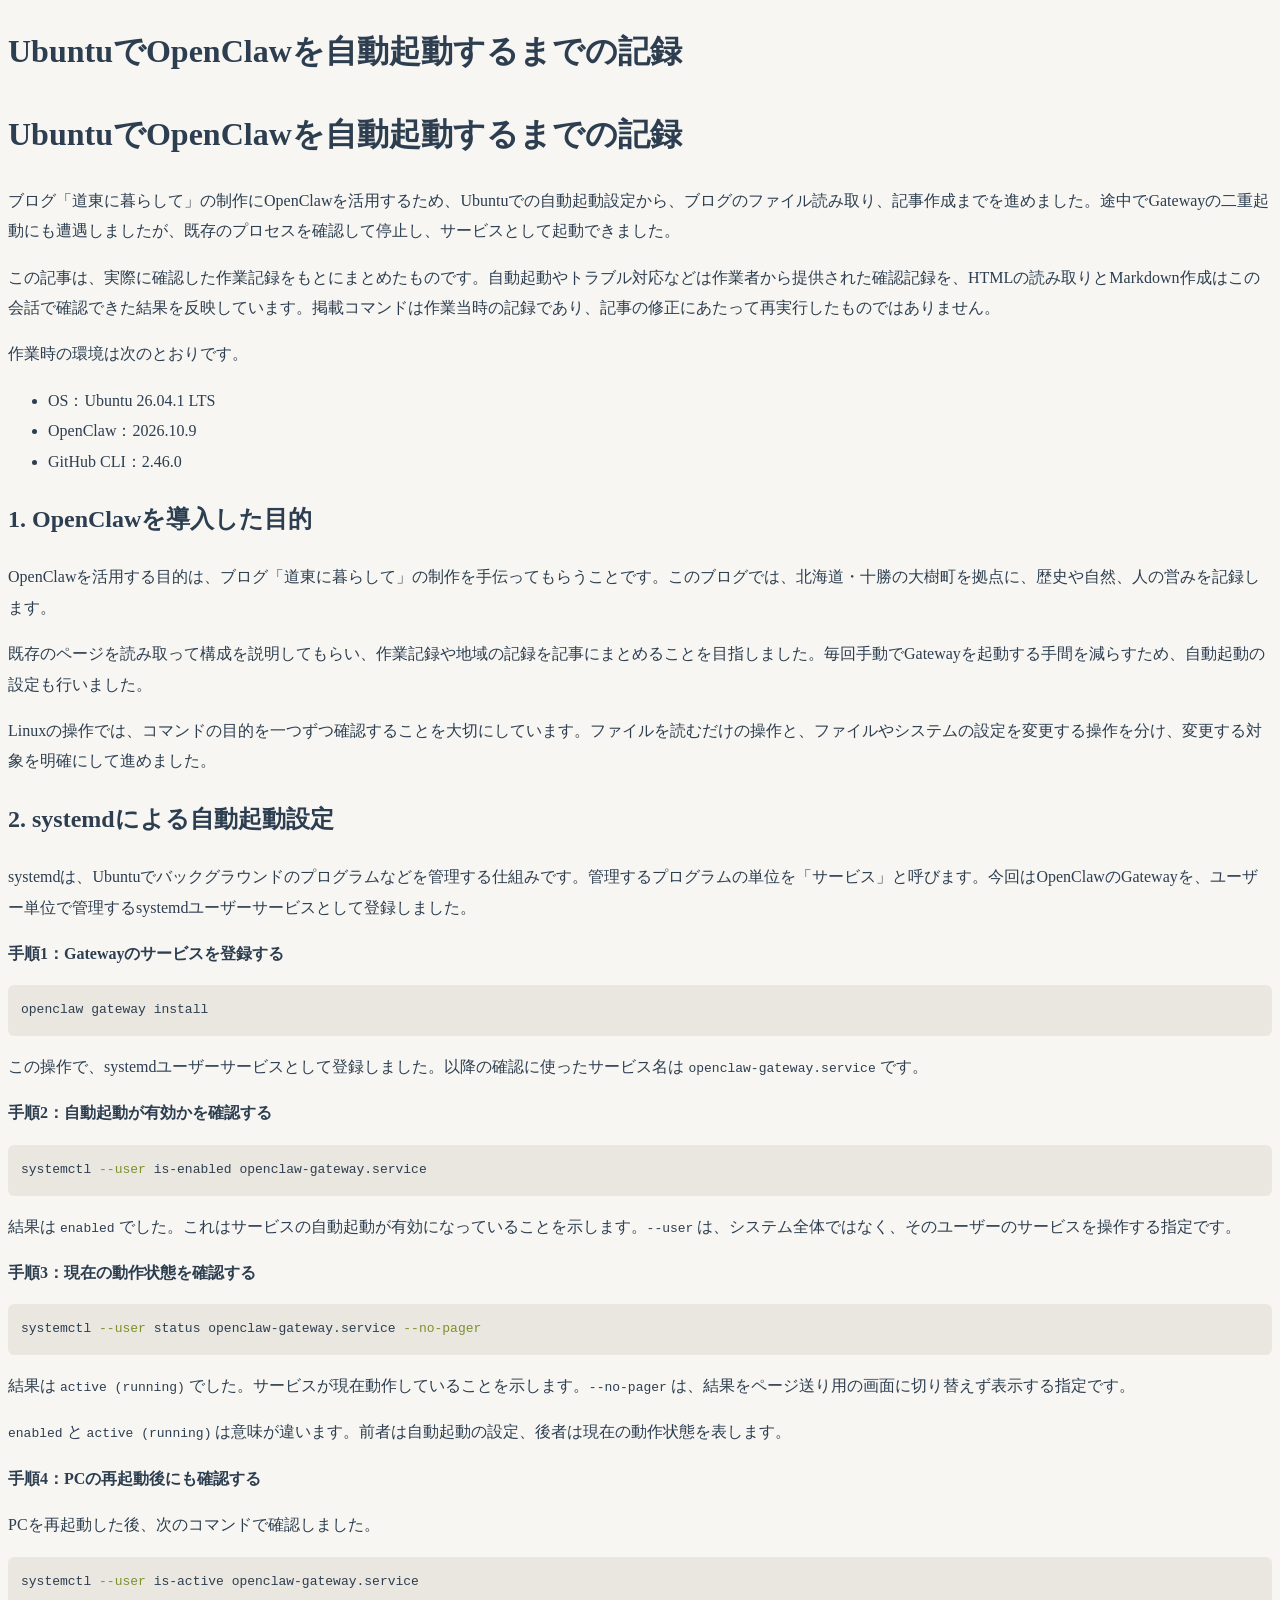
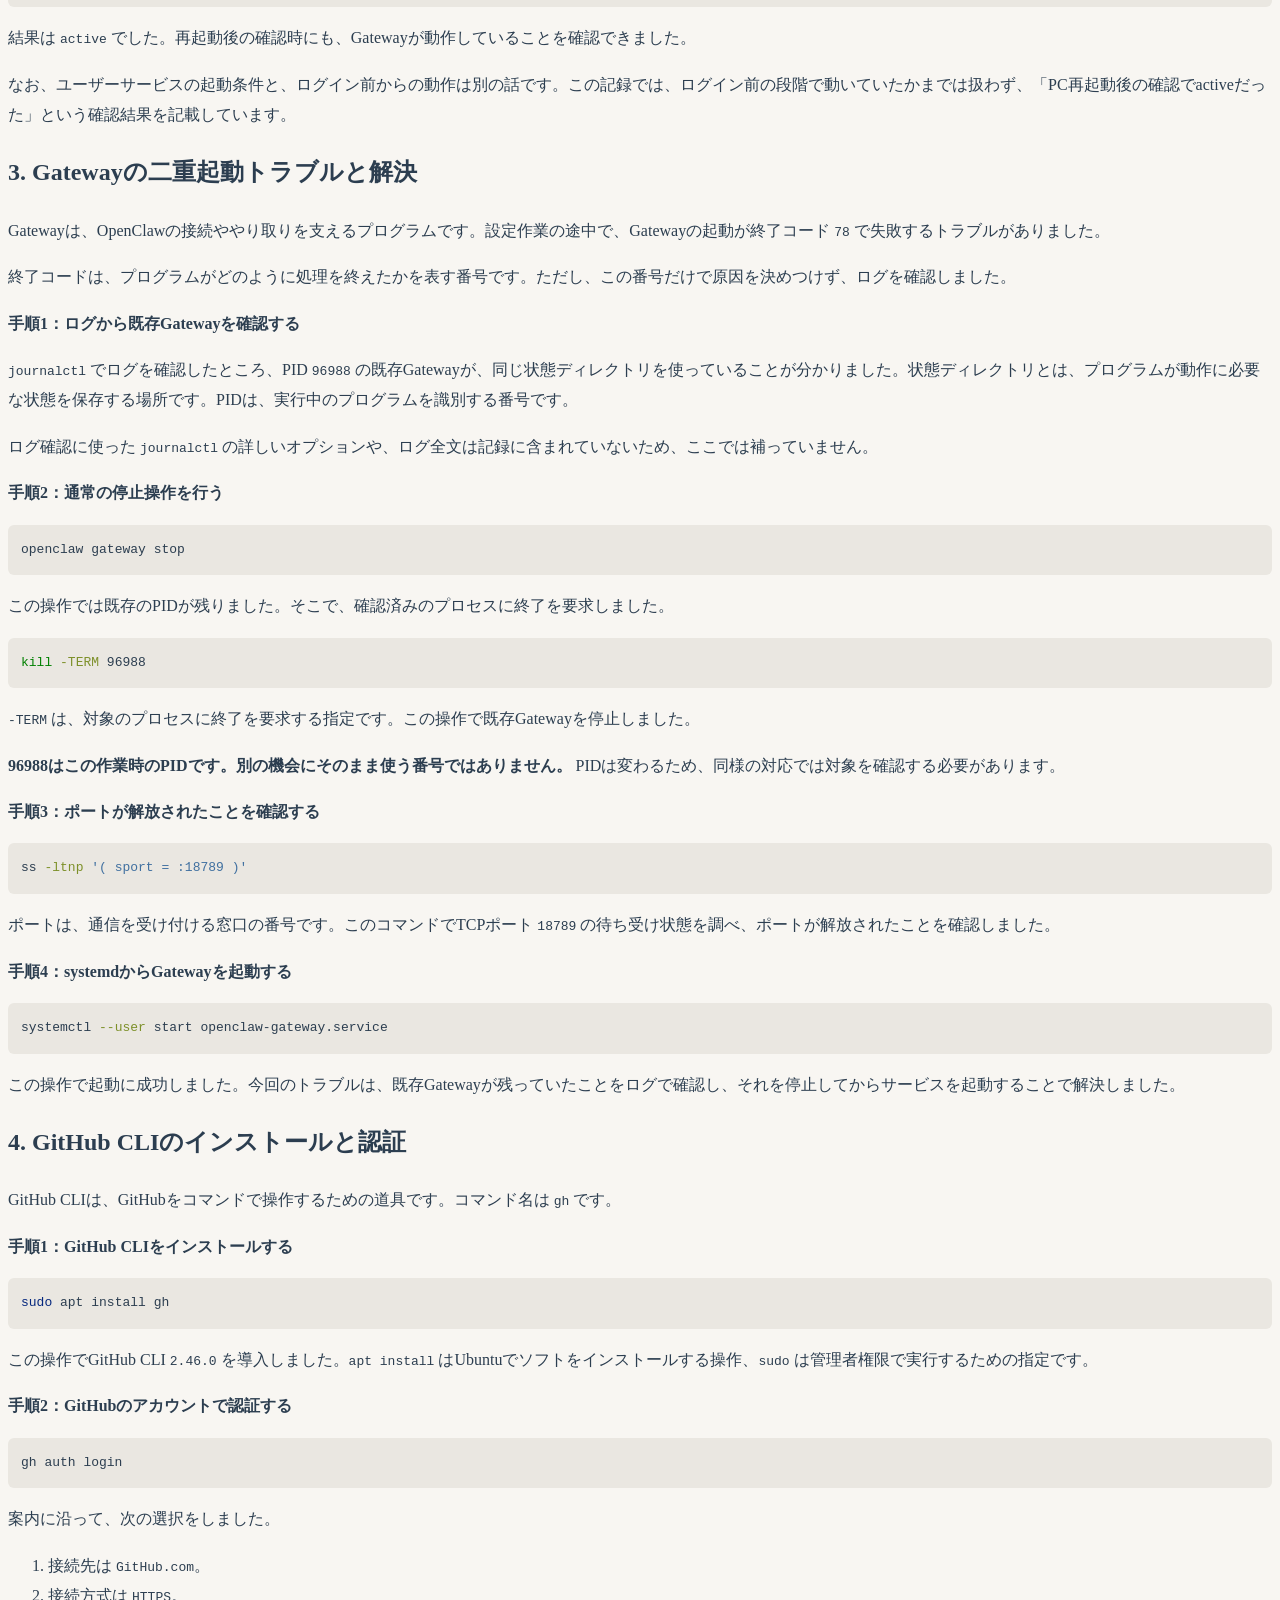
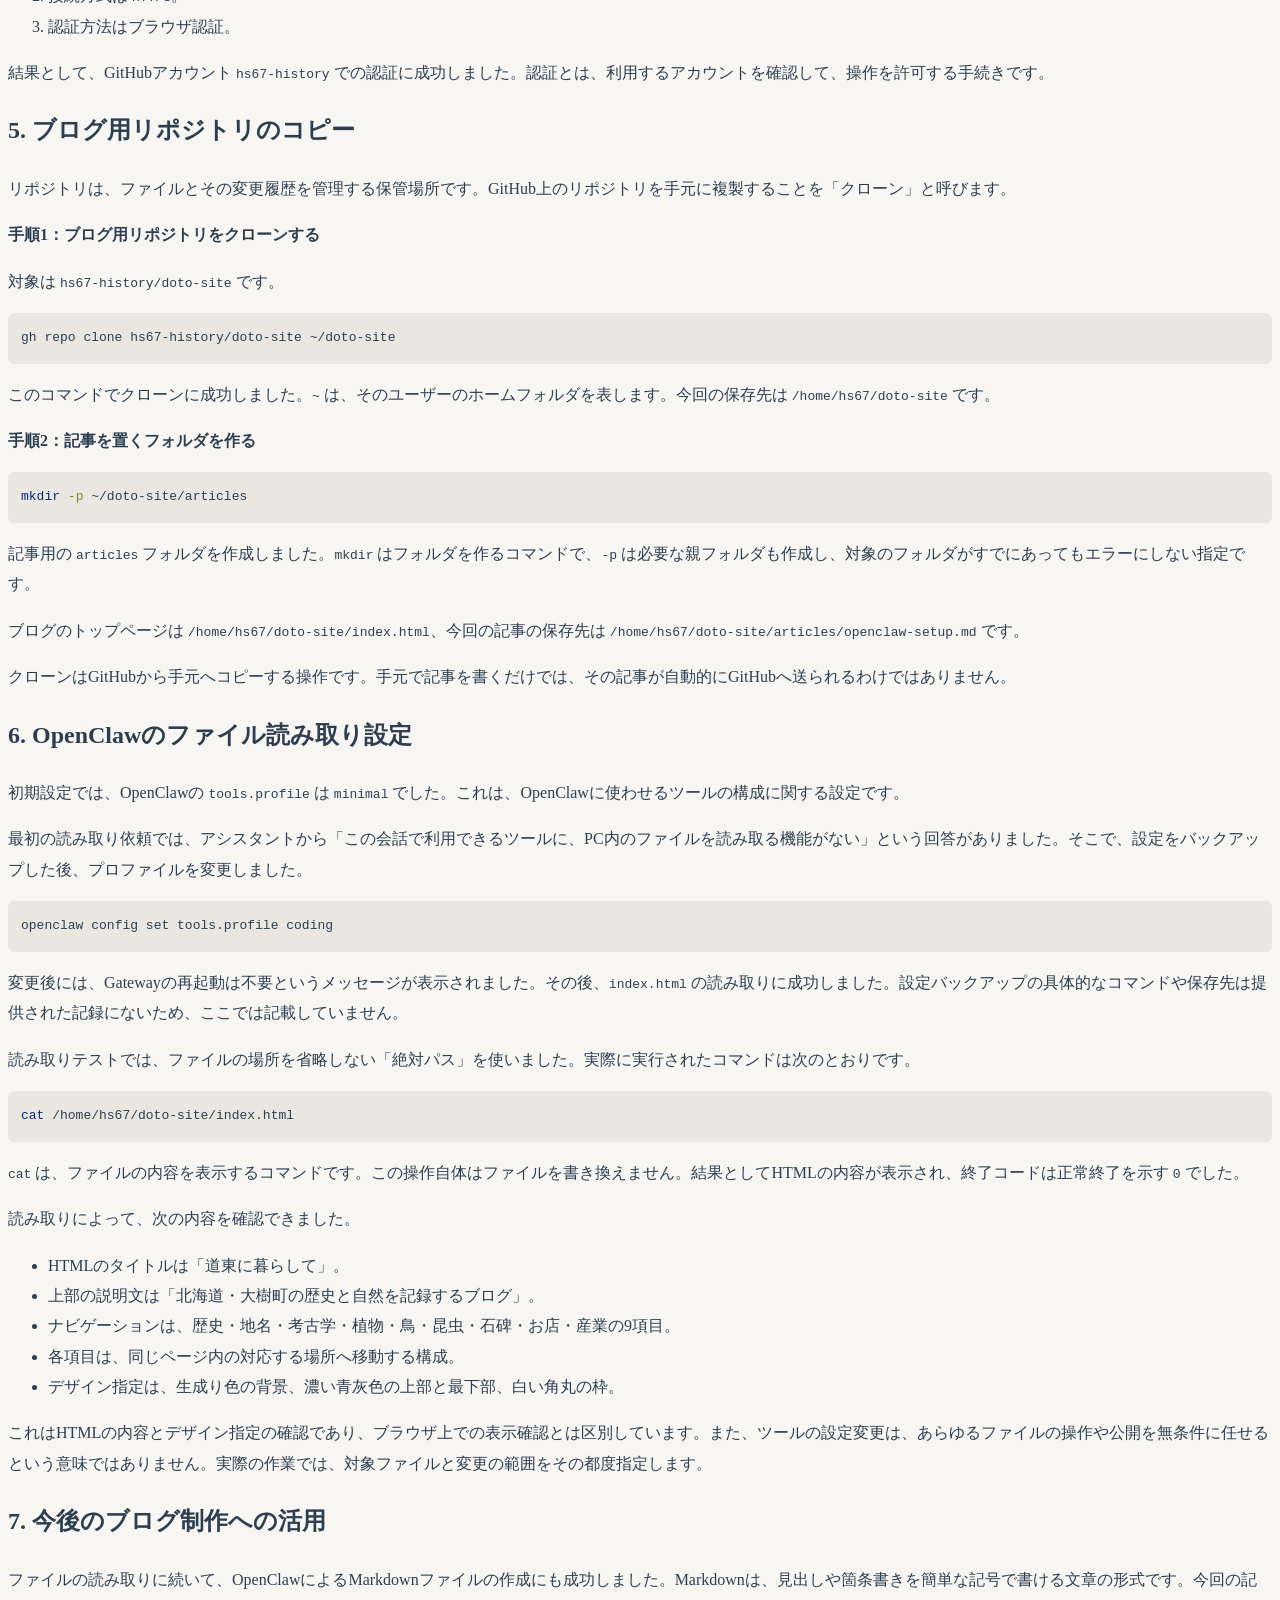
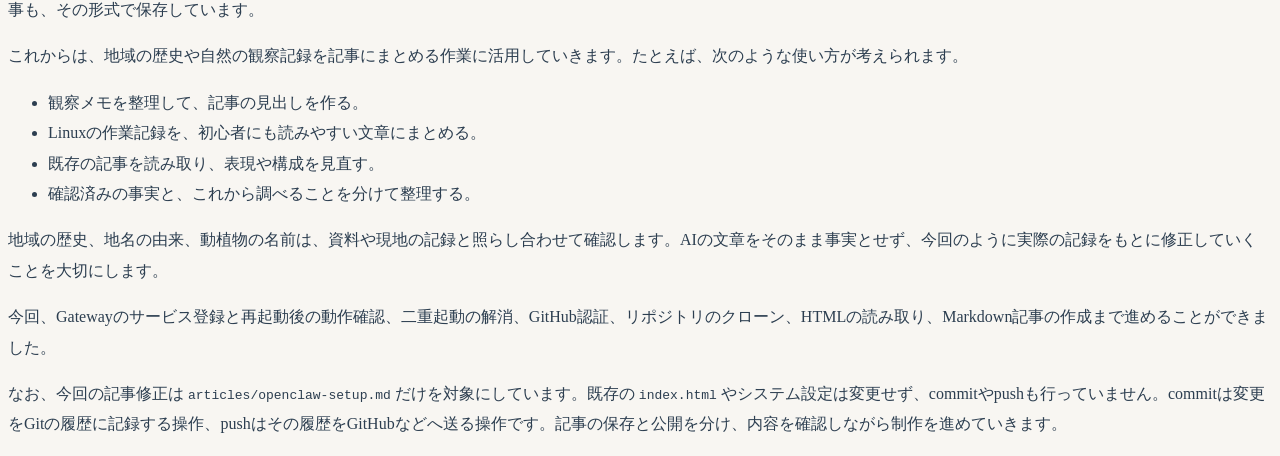
==== articles/openclaw-setup.html @ 29d0e443 "OpenClaw導入記事を追加" ====
<!DOCTYPE html>
<html xmlns="http://www.w3.org/1999/xhtml" lang="" xml:lang="">
<head>
  <meta charset="utf-8" />
  <meta name="generator" content="pandoc" />
  <meta name="viewport" content="width=device-width, initial-scale=1.0, user-scalable=yes" />
  <title>UbuntuでOpenClawを自動起動するまでの記録</title>
  <style>
    code{white-space: pre-wrap;}
    span.smallcaps{font-variant: small-caps;}
    div.columns{display: flex; gap: min(4vw, 1.5em);}
    div.column{flex: auto; overflow-x: auto;}
    div.hanging-indent{margin-left: 1.5em; text-indent: -1.5em;}
    /* The extra [class] is a hack that increases specificity enough to
       override a similar rule in reveal.js */
    ul.task-list[class]{list-style: none;}
    ul.task-list li input[type="checkbox"] {
      font-size: inherit;
      width: 0.8em;
      margin: 0 0.8em 0.2em -1.6em;
      vertical-align: middle;
    }
    .display.math{display: block; text-align: center; margin: 0.5rem auto;}
    /* CSS for syntax highlighting */
    html { -webkit-text-size-adjust: 100%; }
    pre > code.sourceCode { white-space: pre; position: relative; }
    pre > code.sourceCode > span { display: inline-block; line-height: 1.25; }
    pre > code.sourceCode > span:empty { height: 1.2em; }
    .sourceCode { overflow: visible; }
    code.sourceCode > span { color: inherit; text-decoration: inherit; }
    div.sourceCode { margin: 1em 0; }
    pre.sourceCode { margin: 0; }
    @media screen {
    div.sourceCode { overflow: auto; }
    }
    @media print {
    pre > code.sourceCode { white-space: pre-wrap; }
    pre > code.sourceCode > span { text-indent: -5em; padding-left: 5em; }
    }
    pre.numberSource code
      { counter-reset: source-line 0; }
    pre.numberSource code > span
      { position: relative; left: -4em; counter-increment: source-line; }
    pre.numberSource code > span > a:first-child::before
      { content: counter(source-line);
        position: relative; left: -1em; text-align: right; vertical-align: baseline;
        border: none; display: inline-block;
        -webkit-touch-callout: none; -webkit-user-select: none;
        -khtml-user-select: none; -moz-user-select: none;
        -ms-user-select: none; user-select: none;
        padding: 0 4px; width: 4em;
        color: #aaaaaa;
      }
    pre.numberSource { margin-left: 3em; border-left: 1px solid #aaaaaa;  padding-left: 4px; }
    div.sourceCode
      {   }
    @media screen {
    pre > code.sourceCode > span > a:first-child::before { text-decoration: underline; }
    }
    code span.al { color: #ff0000; font-weight: bold; } /* Alert */
    code span.an { color: #60a0b0; font-weight: bold; font-style: italic; } /* Annotation */
    code span.at { color: #7d9029; } /* Attribute */
    code span.bn { color: #40a070; } /* BaseN */
    code span.bu { color: #008000; } /* BuiltIn */
    code span.cf { color: #007020; font-weight: bold; } /* ControlFlow */
    code span.ch { color: #4070a0; } /* Char */
    code span.cn { color: #880000; } /* Constant */
    code span.co { color: #60a0b0; font-style: italic; } /* Comment */
    code span.cv { color: #60a0b0; font-weight: bold; font-style: italic; } /* CommentVar */
    code span.do { color: #ba2121; font-style: italic; } /* Documentation */
    code span.dt { color: #902000; } /* DataType */
    code span.dv { color: #40a070; } /* DecVal */
    code span.er { color: #ff0000; font-weight: bold; } /* Error */
    code span.ex { } /* Extension */
    code span.fl { color: #40a070; } /* Float */
    code span.fu { color: #06287e; } /* Function */
    code span.im { color: #008000; font-weight: bold; } /* Import */
    code span.in { color: #60a0b0; font-weight: bold; font-style: italic; } /* Information */
    code span.kw { color: #007020; font-weight: bold; } /* Keyword */
    code span.op { color: #666666; } /* Operator */
    code span.ot { color: #007020; } /* Other */
    code span.pp { color: #bc7a00; } /* Preprocessor */
    code span.sc { color: #4070a0; } /* SpecialChar */
    code span.ss { color: #bb6688; } /* SpecialString */
    code span.st { color: #4070a0; } /* String */
    code span.va { color: #19177c; } /* Variable */
    code span.vs { color: #4070a0; } /* VerbatimString */
    code span.wa { color: #60a0b0; font-weight: bold; font-style: italic; } /* Warning */
  </style>
  <link rel="stylesheet" href="style.css" />
</head>
<body>
<header id="title-block-header">
<h1 class="title">UbuntuでOpenClawを自動起動するまでの記録</h1>
</header>
<h1
id="ubuntuでopenclawを自動起動するまでの記録">UbuntuでOpenClawを自動起動するまでの記録</h1>
<p>ブログ「道東に暮らして」の制作にOpenClawを活用するため、Ubuntuでの自動起動設定から、ブログのファイル読み取り、記事作成までを進めました。途中でGatewayの二重起動にも遭遇しましたが、既存のプロセスを確認して停止し、サービスとして起動できました。</p>
<p>この記事は、実際に確認した作業記録をもとにまとめたものです。自動起動やトラブル対応などは作業者から提供された確認記録を、HTMLの読み取りとMarkdown作成はこの会話で確認できた結果を反映しています。掲載コマンドは作業当時の記録であり、記事の修正にあたって再実行したものではありません。</p>
<p>作業時の環境は次のとおりです。</p>
<ul>
<li>OS：Ubuntu 26.04.1 LTS</li>
<li>OpenClaw：2026.10.9</li>
<li>GitHub CLI：2.46.0</li>
</ul>
<h2 id="openclawを導入した目的">1. OpenClawを導入した目的</h2>
<p>OpenClawを活用する目的は、ブログ「道東に暮らして」の制作を手伝ってもらうことです。このブログでは、北海道・十勝の大樹町を拠点に、歴史や自然、人の営みを記録します。</p>
<p>既存のページを読み取って構成を説明してもらい、作業記録や地域の記録を記事にまとめることを目指しました。毎回手動でGatewayを起動する手間を減らすため、自動起動の設定も行いました。</p>
<p>Linuxの操作では、コマンドの目的を一つずつ確認することを大切にしています。ファイルを読むだけの操作と、ファイルやシステムの設定を変更する操作を分け、変更する対象を明確にして進めました。</p>
<h2 id="systemdによる自動起動設定">2. systemdによる自動起動設定</h2>
<p>systemdは、Ubuntuでバックグラウンドのプログラムなどを管理する仕組みです。管理するプログラムの単位を「サービス」と呼びます。今回はOpenClawのGatewayを、ユーザー単位で管理するsystemdユーザーサービスとして登録しました。</p>
<p><strong>手順1：Gatewayのサービスを登録する</strong></p>
<div class="sourceCode" id="cb1"><pre
class="sourceCode bash"><code class="sourceCode bash"><span id="cb1-1"><a href="#cb1-1" aria-hidden="true" tabindex="-1"></a><span class="ex">openclaw</span> gateway install</span></code></pre></div>
<p>この操作で、systemdユーザーサービスとして登録しました。以降の確認に使ったサービス名は
<code>openclaw-gateway.service</code> です。</p>
<p><strong>手順2：自動起動が有効かを確認する</strong></p>
<div class="sourceCode" id="cb2"><pre
class="sourceCode bash"><code class="sourceCode bash"><span id="cb2-1"><a href="#cb2-1" aria-hidden="true" tabindex="-1"></a><span class="ex">systemctl</span> <span class="at">--user</span> is-enabled openclaw-gateway.service</span></code></pre></div>
<p>結果は <code>enabled</code>
でした。これはサービスの自動起動が有効になっていることを示します。<code>--user</code>
は、システム全体ではなく、そのユーザーのサービスを操作する指定です。</p>
<p><strong>手順3：現在の動作状態を確認する</strong></p>
<div class="sourceCode" id="cb3"><pre
class="sourceCode bash"><code class="sourceCode bash"><span id="cb3-1"><a href="#cb3-1" aria-hidden="true" tabindex="-1"></a><span class="ex">systemctl</span> <span class="at">--user</span> status openclaw-gateway.service <span class="at">--no-pager</span></span></code></pre></div>
<p>結果は <code>active (running)</code>
でした。サービスが現在動作していることを示します。<code>--no-pager</code>
は、結果をページ送り用の画面に切り替えず表示する指定です。</p>
<p><code>enabled</code> と <code>active (running)</code>
は意味が違います。前者は自動起動の設定、後者は現在の動作状態を表します。</p>
<p><strong>手順4：PCの再起動後にも確認する</strong></p>
<p>PCを再起動した後、次のコマンドで確認しました。</p>
<div class="sourceCode" id="cb4"><pre
class="sourceCode bash"><code class="sourceCode bash"><span id="cb4-1"><a href="#cb4-1" aria-hidden="true" tabindex="-1"></a><span class="ex">systemctl</span> <span class="at">--user</span> is-active openclaw-gateway.service</span></code></pre></div>
<p>結果は <code>active</code>
でした。再起動後の確認時にも、Gatewayが動作していることを確認できました。</p>
<p>なお、ユーザーサービスの起動条件と、ログイン前からの動作は別の話です。この記録では、ログイン前の段階で動いていたかまでは扱わず、「PC再起動後の確認でactiveだった」という確認結果を記載しています。</p>
<h2 id="gatewayの二重起動トラブルと解決">3.
Gatewayの二重起動トラブルと解決</h2>
<p>Gatewayは、OpenClawの接続ややり取りを支えるプログラムです。設定作業の途中で、Gatewayの起動が終了コード
<code>78</code> で失敗するトラブルがありました。</p>
<p>終了コードは、プログラムがどのように処理を終えたかを表す番号です。ただし、この番号だけで原因を決めつけず、ログを確認しました。</p>
<p><strong>手順1：ログから既存Gatewayを確認する</strong></p>
<p><code>journalctl</code> でログを確認したところ、PID
<code>96988</code>
の既存Gatewayが、同じ状態ディレクトリを使っていることが分かりました。状態ディレクトリとは、プログラムが動作に必要な状態を保存する場所です。PIDは、実行中のプログラムを識別する番号です。</p>
<p>ログ確認に使った <code>journalctl</code>
の詳しいオプションや、ログ全文は記録に含まれていないため、ここでは補っていません。</p>
<p><strong>手順2：通常の停止操作を行う</strong></p>
<div class="sourceCode" id="cb5"><pre
class="sourceCode bash"><code class="sourceCode bash"><span id="cb5-1"><a href="#cb5-1" aria-hidden="true" tabindex="-1"></a><span class="ex">openclaw</span> gateway stop</span></code></pre></div>
<p>この操作では既存のPIDが残りました。そこで、確認済みのプロセスに終了を要求しました。</p>
<div class="sourceCode" id="cb6"><pre
class="sourceCode bash"><code class="sourceCode bash"><span id="cb6-1"><a href="#cb6-1" aria-hidden="true" tabindex="-1"></a><span class="bu">kill</span> <span class="at">-TERM</span> 96988</span></code></pre></div>
<p><code>-TERM</code>
は、対象のプロセスに終了を要求する指定です。この操作で既存Gatewayを停止しました。</p>
<p><strong>96988はこの作業時のPIDです。別の機会にそのまま使う番号ではありません。</strong>
PIDは変わるため、同様の対応では対象を確認する必要があります。</p>
<p><strong>手順3：ポートが解放されたことを確認する</strong></p>
<div class="sourceCode" id="cb7"><pre
class="sourceCode bash"><code class="sourceCode bash"><span id="cb7-1"><a href="#cb7-1" aria-hidden="true" tabindex="-1"></a><span class="ex">ss</span> <span class="at">-ltnp</span> <span class="st">&#39;( sport = :18789 )&#39;</span></span></code></pre></div>
<p>ポートは、通信を受け付ける窓口の番号です。このコマンドでTCPポート
<code>18789</code>
の待ち受け状態を調べ、ポートが解放されたことを確認しました。</p>
<p><strong>手順4：systemdからGatewayを起動する</strong></p>
<div class="sourceCode" id="cb8"><pre
class="sourceCode bash"><code class="sourceCode bash"><span id="cb8-1"><a href="#cb8-1" aria-hidden="true" tabindex="-1"></a><span class="ex">systemctl</span> <span class="at">--user</span> start openclaw-gateway.service</span></code></pre></div>
<p>この操作で起動に成功しました。今回のトラブルは、既存Gatewayが残っていたことをログで確認し、それを停止してからサービスを起動することで解決しました。</p>
<h2 id="github-cliのインストールと認証">4. GitHub
CLIのインストールと認証</h2>
<p>GitHub CLIは、GitHubをコマンドで操作するための道具です。コマンド名は
<code>gh</code> です。</p>
<p><strong>手順1：GitHub CLIをインストールする</strong></p>
<div class="sourceCode" id="cb9"><pre
class="sourceCode bash"><code class="sourceCode bash"><span id="cb9-1"><a href="#cb9-1" aria-hidden="true" tabindex="-1"></a><span class="fu">sudo</span> apt install gh</span></code></pre></div>
<p>この操作でGitHub CLI <code>2.46.0</code>
を導入しました。<code>apt install</code>
はUbuntuでソフトをインストールする操作、<code>sudo</code>
は管理者権限で実行するための指定です。</p>
<p><strong>手順2：GitHubのアカウントで認証する</strong></p>
<div class="sourceCode" id="cb10"><pre
class="sourceCode bash"><code class="sourceCode bash"><span id="cb10-1"><a href="#cb10-1" aria-hidden="true" tabindex="-1"></a><span class="ex">gh</span> auth login</span></code></pre></div>
<p>案内に沿って、次の選択をしました。</p>
<ol type="1">
<li>接続先は <code>GitHub.com</code>。</li>
<li>接続方式は <code>HTTPS</code>。</li>
<li>認証方法はブラウザ認証。</li>
</ol>
<p>結果として、GitHubアカウント <code>hs67-history</code>
での認証に成功しました。認証とは、利用するアカウントを確認して、操作を許可する手続きです。</p>
<h2 id="ブログ用リポジトリのコピー">5. ブログ用リポジトリのコピー</h2>
<p>リポジトリは、ファイルとその変更履歴を管理する保管場所です。GitHub上のリポジトリを手元に複製することを「クローン」と呼びます。</p>
<p><strong>手順1：ブログ用リポジトリをクローンする</strong></p>
<p>対象は <code>hs67-history/doto-site</code> です。</p>
<div class="sourceCode" id="cb11"><pre
class="sourceCode bash"><code class="sourceCode bash"><span id="cb11-1"><a href="#cb11-1" aria-hidden="true" tabindex="-1"></a><span class="ex">gh</span> repo clone hs67-history/doto-site ~/doto-site</span></code></pre></div>
<p>このコマンドでクローンに成功しました。<code>~</code>
は、そのユーザーのホームフォルダを表します。今回の保存先は
<code>/home/hs67/doto-site</code> です。</p>
<p><strong>手順2：記事を置くフォルダを作る</strong></p>
<div class="sourceCode" id="cb12"><pre
class="sourceCode bash"><code class="sourceCode bash"><span id="cb12-1"><a href="#cb12-1" aria-hidden="true" tabindex="-1"></a><span class="fu">mkdir</span> <span class="at">-p</span> ~/doto-site/articles</span></code></pre></div>
<p>記事用の <code>articles</code>
フォルダを作成しました。<code>mkdir</code>
はフォルダを作るコマンドで、<code>-p</code>
は必要な親フォルダも作成し、対象のフォルダがすでにあってもエラーにしない指定です。</p>
<p>ブログのトップページは
<code>/home/hs67/doto-site/index.html</code>、今回の記事の保存先は
<code>/home/hs67/doto-site/articles/openclaw-setup.md</code> です。</p>
<p>クローンはGitHubから手元へコピーする操作です。手元で記事を書くだけでは、その記事が自動的にGitHubへ送られるわけではありません。</p>
<h2 id="openclawのファイル読み取り設定">6.
OpenClawのファイル読み取り設定</h2>
<p>初期設定では、OpenClawの <code>tools.profile</code> は
<code>minimal</code>
でした。これは、OpenClawに使わせるツールの構成に関する設定です。</p>
<p>最初の読み取り依頼では、アシスタントから「この会話で利用できるツールに、PC内のファイルを読み取る機能がない」という回答がありました。そこで、設定をバックアップした後、プロファイルを変更しました。</p>
<div class="sourceCode" id="cb13"><pre
class="sourceCode bash"><code class="sourceCode bash"><span id="cb13-1"><a href="#cb13-1" aria-hidden="true" tabindex="-1"></a><span class="ex">openclaw</span> config set tools.profile coding</span></code></pre></div>
<p>変更後には、Gatewayの再起動は不要というメッセージが表示されました。その後、<code>index.html</code>
の読み取りに成功しました。設定バックアップの具体的なコマンドや保存先は提供された記録にないため、ここでは記載していません。</p>
<p>読み取りテストでは、ファイルの場所を省略しない「絶対パス」を使いました。実際に実行されたコマンドは次のとおりです。</p>
<div class="sourceCode" id="cb14"><pre
class="sourceCode bash"><code class="sourceCode bash"><span id="cb14-1"><a href="#cb14-1" aria-hidden="true" tabindex="-1"></a><span class="fu">cat</span> /home/hs67/doto-site/index.html</span></code></pre></div>
<p><code>cat</code>
は、ファイルの内容を表示するコマンドです。この操作自体はファイルを書き換えません。結果としてHTMLの内容が表示され、終了コードは正常終了を示す
<code>0</code> でした。</p>
<p>読み取りによって、次の内容を確認できました。</p>
<ul>
<li>HTMLのタイトルは「道東に暮らして」。</li>
<li>上部の説明文は「北海道・大樹町の歴史と自然を記録するブログ」。</li>
<li>ナビゲーションは、歴史・地名・考古学・植物・鳥・昆虫・石碑・お店・産業の9項目。</li>
<li>各項目は、同じページ内の対応する場所へ移動する構成。</li>
<li>デザイン指定は、生成り色の背景、濃い青灰色の上部と最下部、白い角丸の枠。</li>
</ul>
<p>これはHTMLの内容とデザイン指定の確認であり、ブラウザ上での表示確認とは区別しています。また、ツールの設定変更は、あらゆるファイルの操作や公開を無条件に任せるという意味ではありません。実際の作業では、対象ファイルと変更の範囲をその都度指定します。</p>
<h2 id="今後のブログ制作への活用">7. 今後のブログ制作への活用</h2>
<p>ファイルの読み取りに続いて、OpenClawによるMarkdownファイルの作成にも成功しました。Markdownは、見出しや箇条書きを簡単な記号で書ける文章の形式です。今回の記事も、その形式で保存しています。</p>
<p>これからは、地域の歴史や自然の観察記録を記事にまとめる作業に活用していきます。たとえば、次のような使い方が考えられます。</p>
<ul>
<li>観察メモを整理して、記事の見出しを作る。</li>
<li>Linuxの作業記録を、初心者にも読みやすい文章にまとめる。</li>
<li>既存の記事を読み取り、表現や構成を見直す。</li>
<li>確認済みの事実と、これから調べることを分けて整理する。</li>
</ul>
<p>地域の歴史、地名の由来、動植物の名前は、資料や現地の記録と照らし合わせて確認します。AIの文章をそのまま事実とせず、今回のように実際の記録をもとに修正していくことを大切にします。</p>
<p>今回、Gatewayのサービス登録と再起動後の動作確認、二重起動の解消、GitHub認証、リポジトリのクローン、HTMLの読み取り、Markdown記事の作成まで進めることができました。</p>
<p>なお、今回の記事修正は <code>articles/openclaw-setup.md</code>
だけを対象にしています。既存の <code>index.html</code>
やシステム設定は変更せず、commitやpushも行っていません。commitは変更をGitの履歴に記録する操作、pushはその履歴をGitHubなどへ送る操作です。記事の保存と公開を分け、内容を確認しながら制作を進めていきます。</p>
</body>
</html>
---- articles/style.css ----
body {
  font-family: "Noto Serif CJK JP", "Yu Mincho", serif;
  background-color: #f8f6f2;
  color: #2c3e50;
  line-height: 1.9;
}

h1, h2, h3 {
  color: #2c3e50;
}

a {
  color: #27658a;
}

pre {
  background: #eae7e1;
  padding: 1em;
  border-radius: 6px;
  overflow-x: auto;
}

code {
  overflow-wrap: anywhere;
}
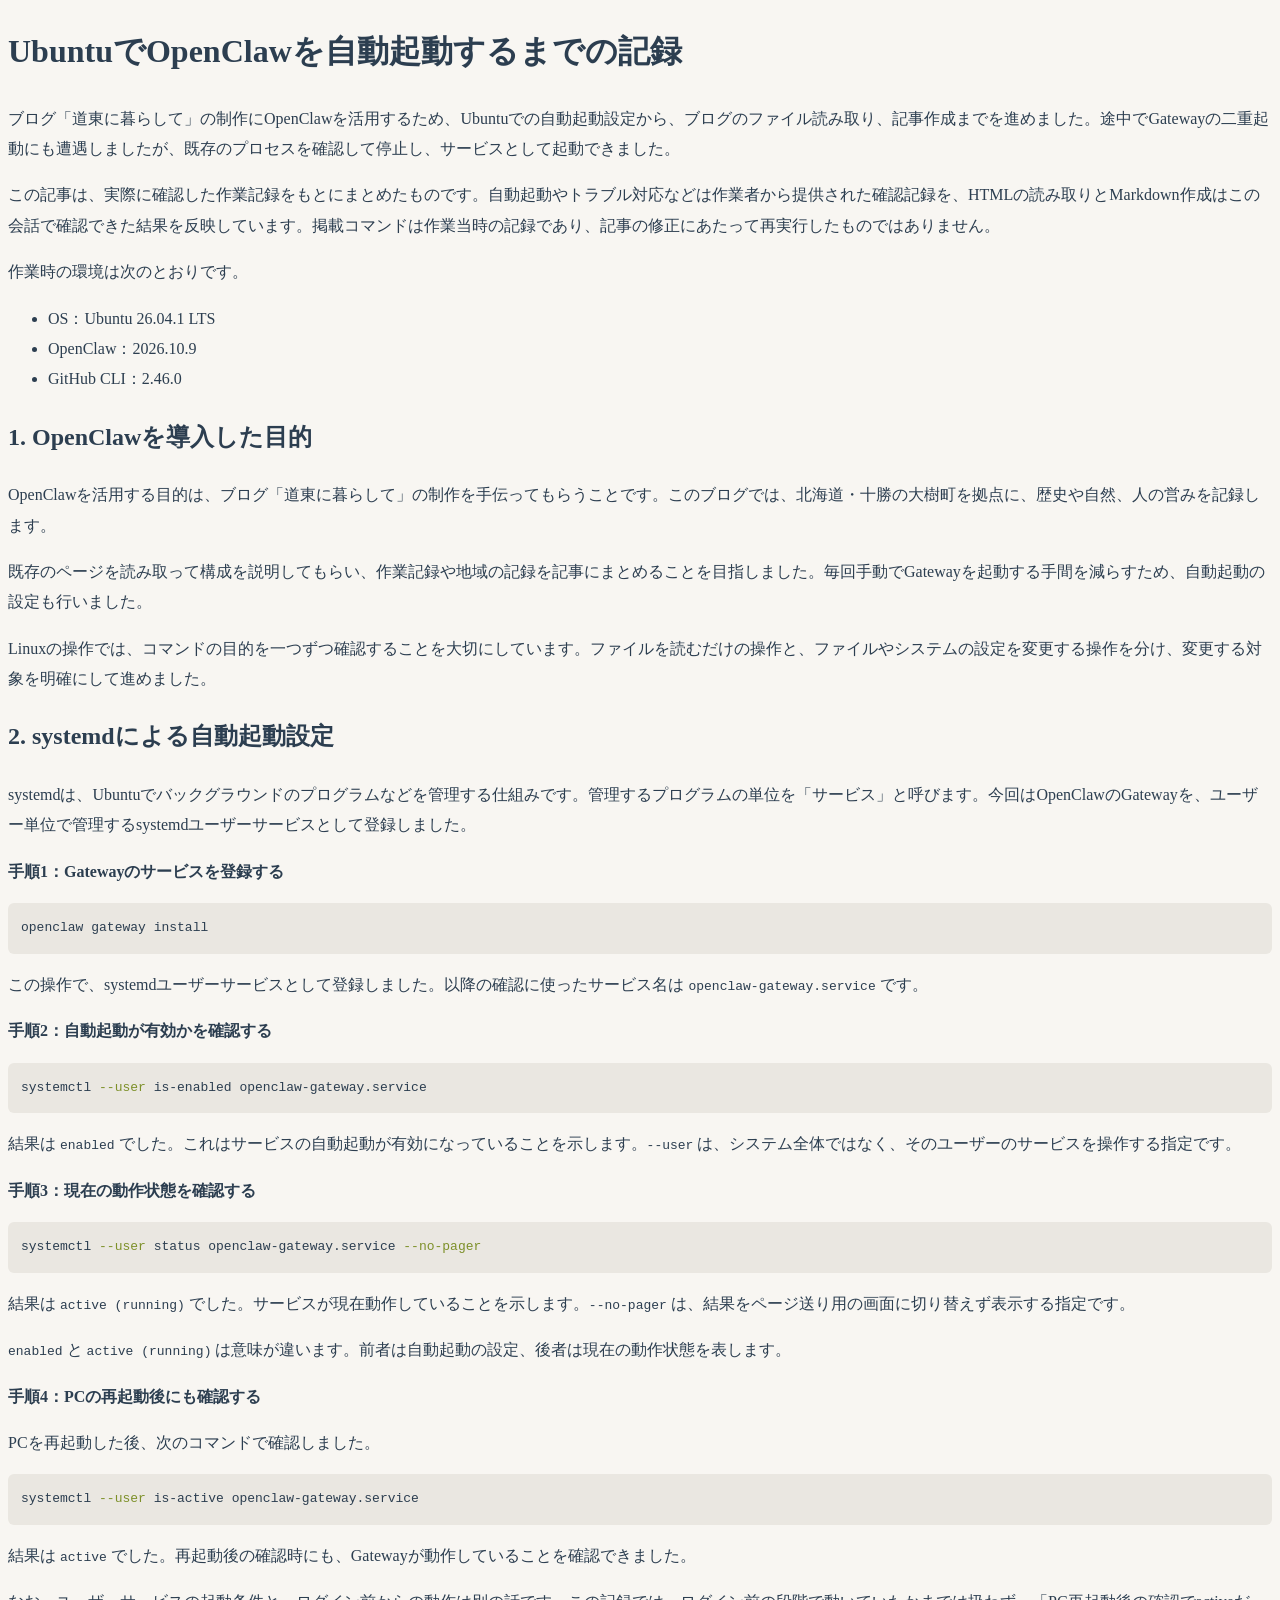
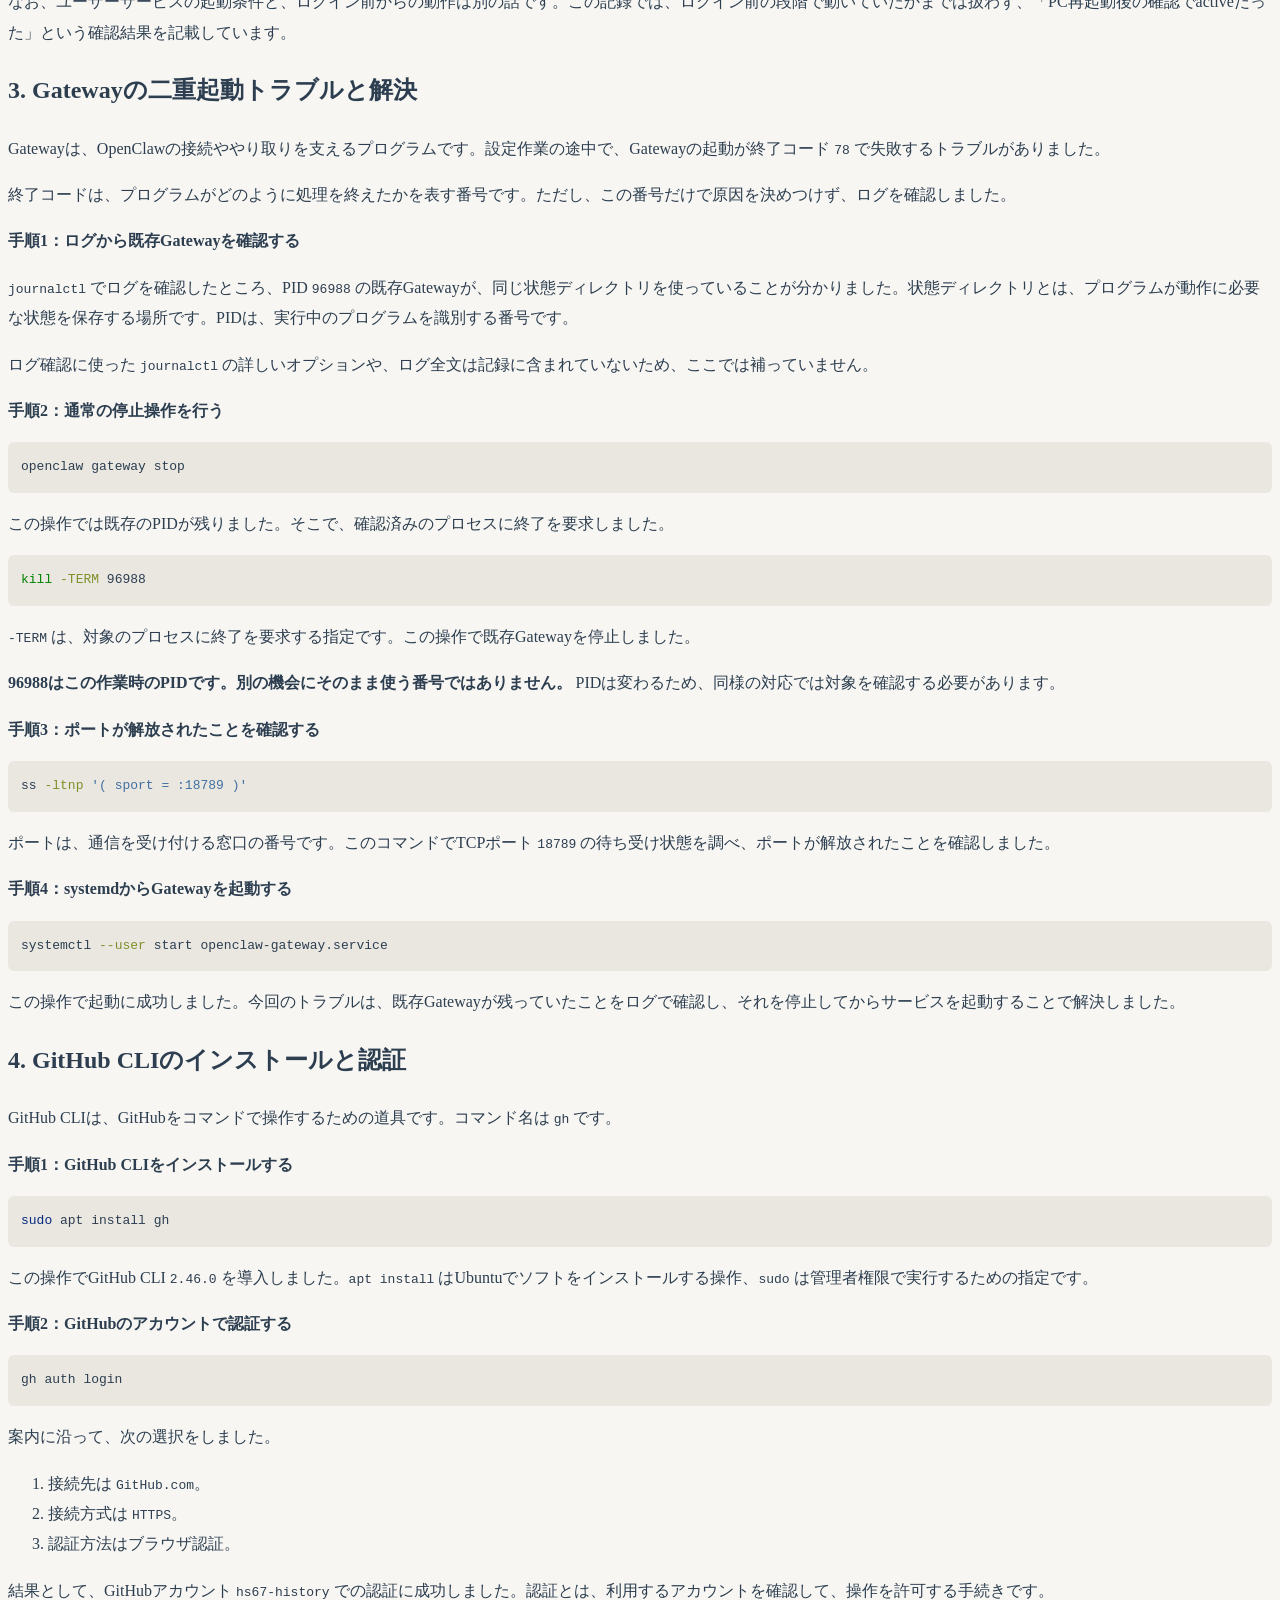
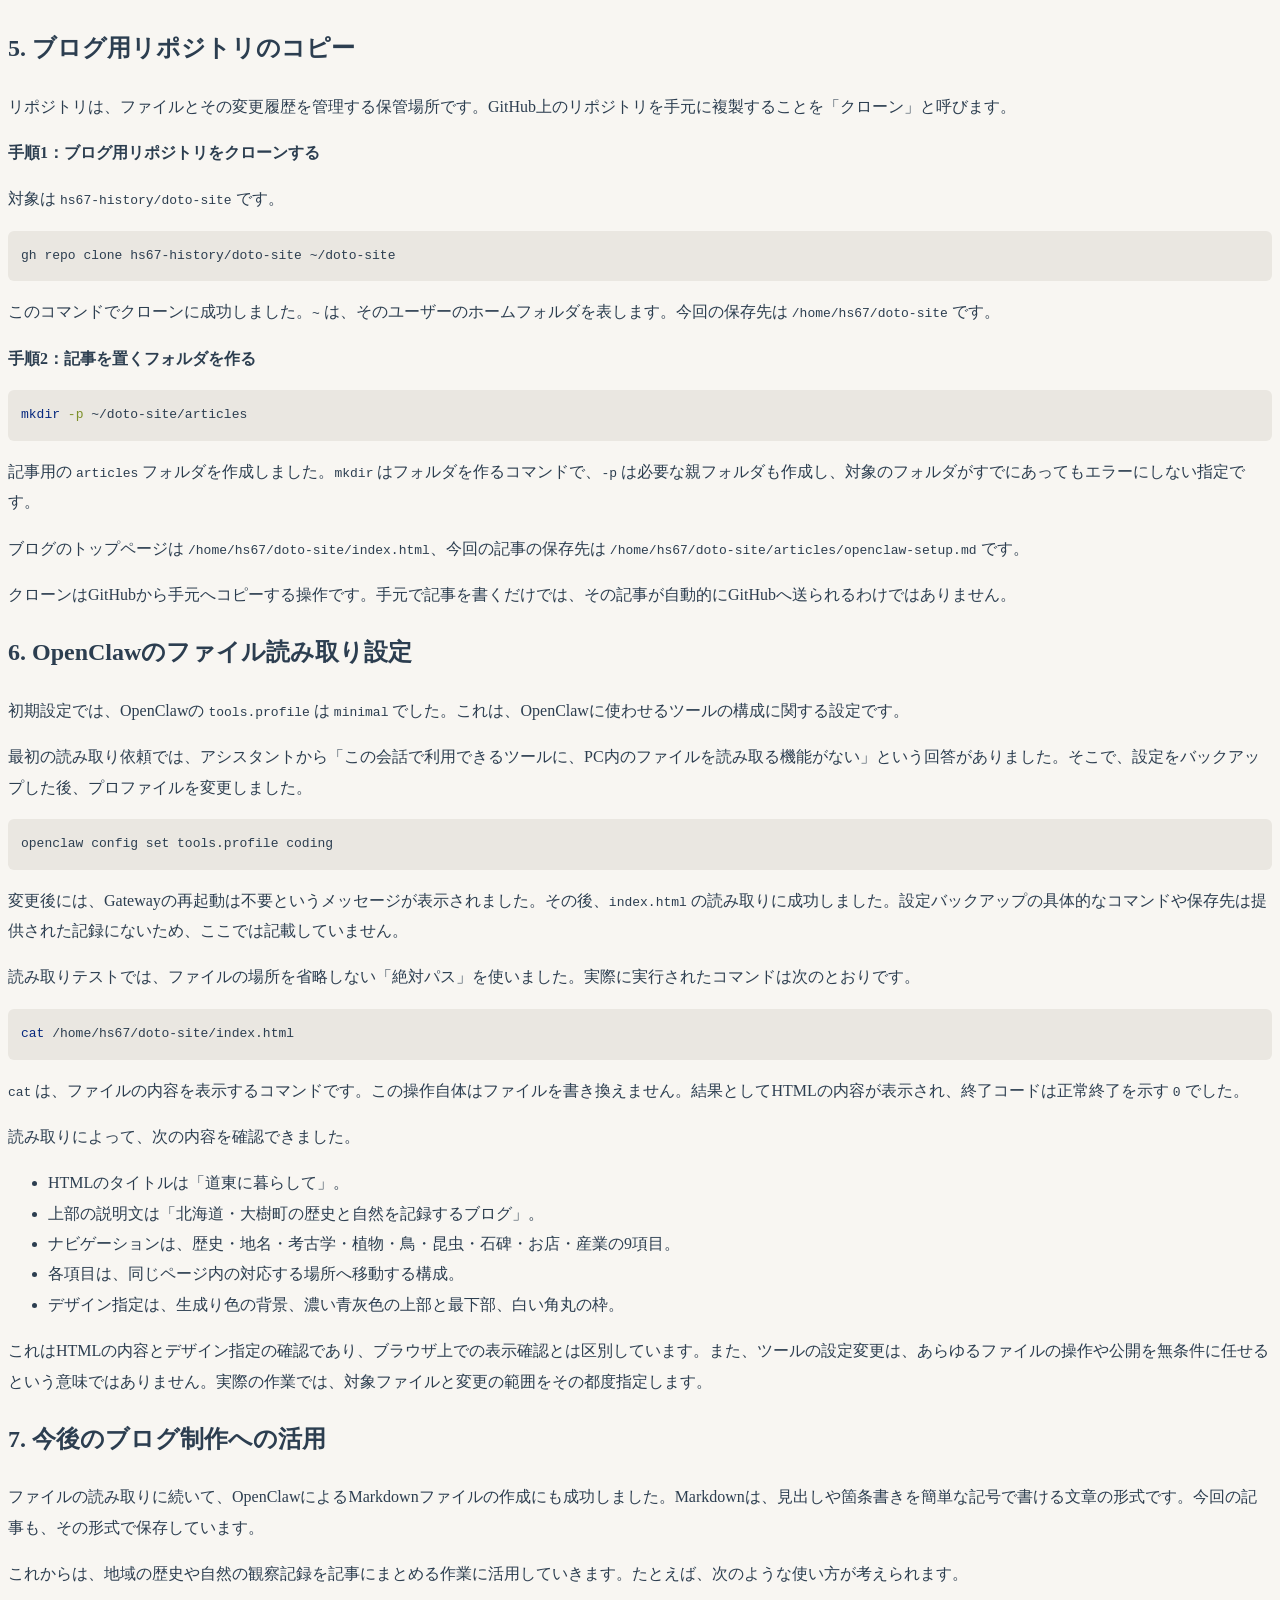
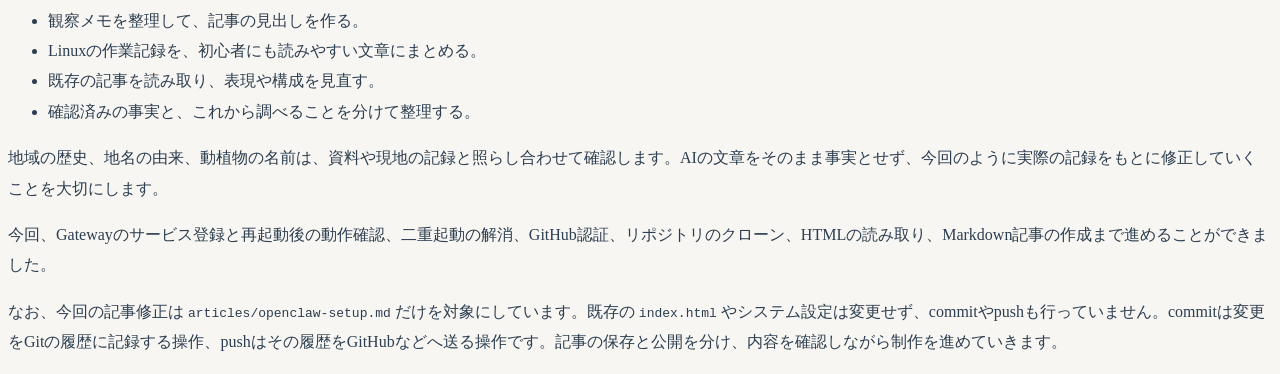
==== commit 4b69e587: "Fix duplicate title in OpenClaw article" ====
--- a/articles/openclaw-setup.html
+++ b/articles/openclaw-setup.html
@@ -90,9 +90,6 @@
   <link rel="stylesheet" href="style.css" />
 </head>
 <body>
-<header id="title-block-header">
-<h1 class="title">UbuntuでOpenClawを自動起動するまでの記録</h1>
-</header>
 <h1
 id="ubuntuでopenclawを自動起動するまでの記録">UbuntuでOpenClawを自動起動するまでの記録</h1>
 <p>ブログ「道東に暮らして」の制作にOpenClawを活用するため、Ubuntuでの自動起動設定から、ブログのファイル読み取り、記事作成までを進めました。途中でGatewayの二重起動にも遭遇しましたが、既存のプロセスを確認して停止し、サービスとして起動できました。</p>
